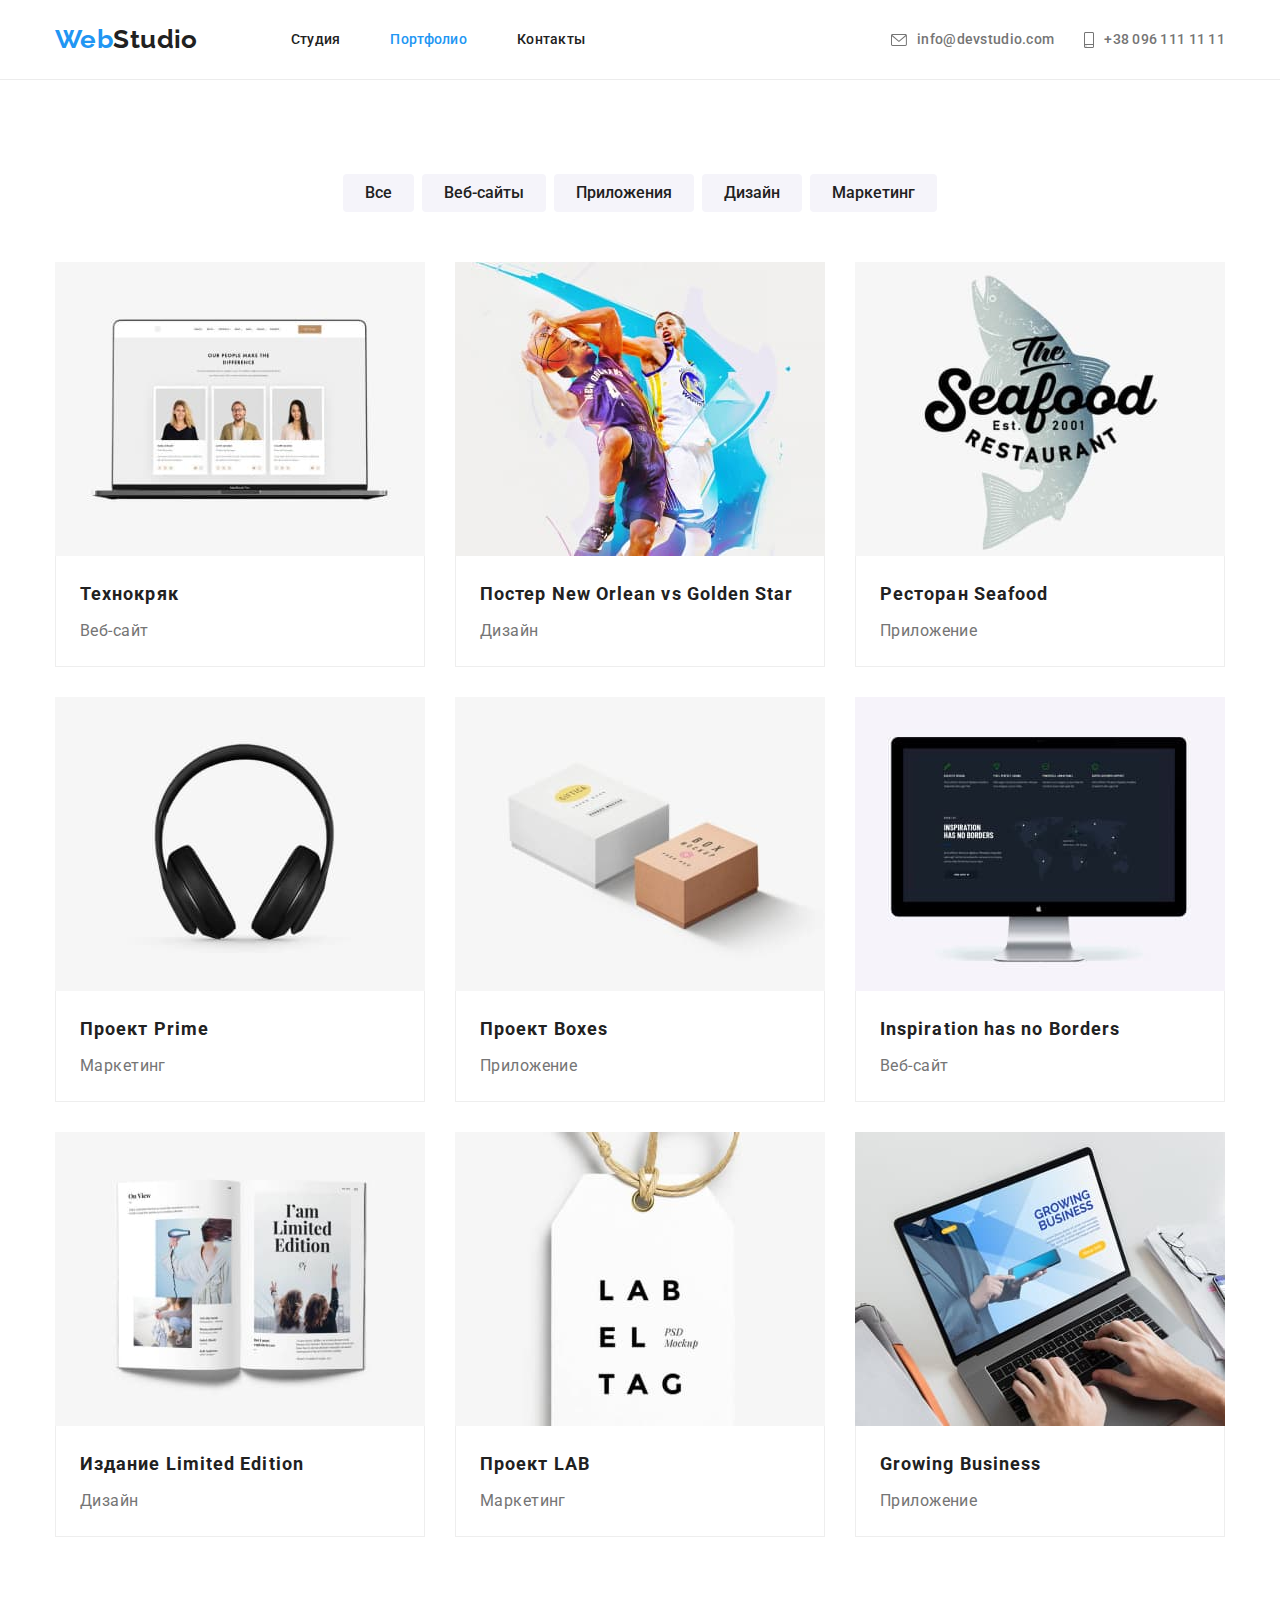
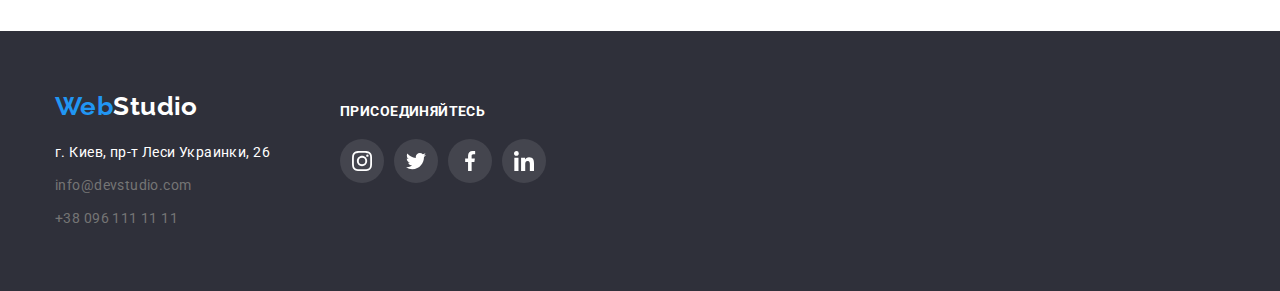
==== portfolio.html @ 9f158223 "from hw04" ====
<!DOCTYPE html>
<html lang="en">
<head>
    <meta charset="UTF-8">
    <meta http-equiv="X-UA-Compatible" content="IE=edge">
    <meta name="viewport" content="width=device-width, initial-scale=1.0">
    <title>Web Studio - Портфолио</title>
    <link rel="stylesheet" href="https://cdnjs.cloudflare.com/ajax/libs/modern-normalize/1.0.0/modern-normalize.min.css" />
    <link rel="preconnect" href="https://fonts.gstatic.com">
    <link href="https://fonts.googleapis.com/css2?family=Raleway:wght@700&family=Roboto:wght@400;500;700;900&display=swap"
        rel="stylesheet">
    <link rel="stylesheet" href="./css/styles.css">
</head>
<body>
    <header class="page-header flex align-center">
        <div class="container flex">
            <nav class="flex align-center">
                <!--page-nav-->
                <a class="company-logo" href="./index.html"><span class="highlight">Web</span>Studio</a>
                <ul class="flex list navigation-list">
                    <li>
                        <a class="navigation-link" href="./index.html">Студия</a>
                    </li>
                    <li>
                        <a class="navigation-link highlight" href="./portfolio.html">Портфолио</a>
                    </li>
                    <li>
                        <a class="navigation-link" href="">Контакты</a>
                    </li>
                </ul>
            </nav>
            <a class="flex align-center header-contact-link" href="mailto:info@devstudio.com">
                <svg class="header-contact-icon" width="16" height="12">
                    <use href="./images/icons.svg#icon-envelope"></use>
                </svg>
                <span>info@devstudio.com</span>
            </a>
            <a class="flex align-center header-contact-link" href="tel:+380961111111">
                <svg class="header-contact-icon" width="10" height="16">
                    <use href="./images/icons.svg#icon-smartphone"></use>
                </svg>
                <span>+38 096 111 11 11</span>
            </a>
        </div>
    </header>
    <main>
        <section class="std-section">
            <div class="container">
                <ul class="flex list center filter-list">
                    <li class="filter"><button type="button" class="filter-button">Все</button></li>
                    <li class="filter"><button type="button" class="filter-button">Веб-сайты</button></li>
                    <li class="filter"><button type="button" class="filter-button">Приложения</button></li>
                    <li class="filter"><button type="button" class="filter-button">Дизайн</button></li>
                    <li class="filter"><button type="button" class="filter-button">Маркетинг</button></li>
                </ul>
                <ul class="flex list wrappable">
                    <li class="portfolio-element">
                        <a class="portfolio-link" href="">
                            <img src="./images/img1.jpg" alt="Веб-сайт Технокряк" width=370>
                            <div class="portfolio-element-text">
                                <h3 class="portfolio-element-title">Технокряк</h3>
                                <p class="portfolio-element-description">Веб-сайт</p>
                            </div>
                        </a>
                    </li>
                    <li class="portfolio-element">
                        <a class="portfolio-link" href="">
                            <img src="./images/img2.jpg" alt="Дизайн постера New Orlean vs Golden Star" width=370>
                            <div class="portfolio-element-text">
                                <h3 class="portfolio-element-title">Постер New Orlean vs Golden Star</h3>
                                <p class="portfolio-element-description">Дизайн</p>
                            </div>
                        </a>
                    </li>
                    <li class="portfolio-element">
                        <a class="portfolio-link" href="">
                            <img src="./images/img3.jpg" alt="Приложение Ресторан Seafood" width=370>
                            <div class="portfolio-element-text">
                                <h3 class="portfolio-element-title">Ресторан Seafood</h3>
                                <p class="portfolio-element-description">Приложение</p>
                            </div>
                        </a>
                    </li>
                    <li class="portfolio-element">
                        <a class="portfolio-link" href="">
                            <img src="./images/img4.jpg" alt="Маркетинг проекта Prime" width=370>
                            <div class="portfolio-element-text">
                                <h3 class="portfolio-element-title">Проект Prime</h3>
                                <p class="portfolio-element-description">Маркетинг</p>
                            </div>
                        </a>
                    </li>
                    <li class="portfolio-element">
                        <a class="portfolio-link" href="">
                            <img src="./images/img5.jpg" alt="Приложение Проект Boxes" width=370>
                            <div class="portfolio-element-text">
                                <h3 class="portfolio-element-title">Проект Boxes</h3>
                                <p class="portfolio-element-description">Приложение</p>
                            </div>
                        </a>
                    </li>
                    <li class="portfolio-element">
                        <a class="portfolio-link" href="">
                            <img src="./images/img6.jpg" alt="Веб-сайт Inspiration has no Borders" width=370>
                            <div class="portfolio-element-text">
                                <h3 class="portfolio-element-title">Inspiration has no Borders</h3>
                                <p class="portfolio-element-description">Веб-сайт</p>
                            </div>
                        </a>
                    </li>
                    <li class="portfolio-element">
                        <a class="portfolio-link" href="">
                            <img src="./images/img7.jpg" alt="Дизайн издания Limited Edition" width=370>
                            <div class="portfolio-element-text">
                                <h3 class="portfolio-element-title">Издание Limited Edition</h3>
                                <p class="portfolio-element-description">Дизайн</p>
                            </div>
                        </a>
                    </li>
                    <li class="portfolio-element">
                        <a class="portfolio-link" href="">
                            <img src="./images/img8.jpg" alt="Маркетинг проекта LAB" width=370>
                            <div class="portfolio-element-text">
                                <h3 class="portfolio-element-title">Проект LAB</h3>
                                <p class="portfolio-element-description">Маркетинг</p>
                            </div>
                        </a>
                    </li>
                    <li class="portfolio-element">
                        <a class="portfolio-link" href="">
                            <img src="./images/img9.jpg" alt="Приложение Growing Business" width=370>
                            <div class="portfolio-element-text">
                                <h3 class="portfolio-element-title">Growing Business</h3>
                                <p class="portfolio-element-description">Приложение</p>
                            </div>
                        </a>
                    </li>
                </ul>
            </div>
        </section>
    </main>
    <footer class="page-footer">
        <div class="container flex">
            <div>
                <a class="company-logo" href="./index.html"><span class="highlight">Web</span>Studio</a>
                <address class="footer-address">
                    <p class="footer-contact">г. Киев, пр-т Леси Украинки, 26</p>
                    <p class="footer-contact">
                        <a class="footer-contact-link" href="mailto:info@devstudio.com">info@devstudio.com</a>
                    </p>
                    <p class="footer-contact">
                        <a class="footer-contact-link" href="tel:+380961111111">+38 096 111 11 11</a>
                    </p>
                </address>
            </div>
            <div class="footer-right">
                <h2 class="join-us">Присоединяйтесь</h2>
                <ul class="flex list social-link-list">
                    <li>
                        <a href="" class="social-link link-in-footer">
                            <svg class="social-link-icon">
                                <use href="./images/icons.svg#icon-instagram"></use>
                            </svg>
                        </a>
                    </li>
                    <li>
                        <a href="" class="social-link link-in-footer">
                            <svg class="social-link-icon">
                                <use href="./images/icons.svg#icon-twitter"></use>
                            </svg>
                        </a>
                    </li>
                    <li>
                        <a href="" class="social-link link-in-footer">
                            <svg class="social-link-icon">
                                <use href="./images/icons.svg#icon-facebook"></use>
                            </svg>
                        </a>
                    </li>
                    <li>
                        <a href="" class="social-link link-in-footer">
                            <svg class="social-link-icon">
                                <use href="./images/icons.svg#icon-linkedin"></use>
                            </svg>
                        </a>
                    </li>
                </ul>
            </div>
        </div>
    </footer>
</body>
</html>
---- css/styles.css ----
:root {
  --main-color: #212121;
  --secondary-color: #757575;
  --highlight-color: #2196f3;
  --background-light: #ffffff;
  --background-medium: #f5f4fa;
  --background-dark: #2f303a;
  --svg-link-color: #afb1b8;
}

h1,
h2,
h3,
h4,
h5,
h6,
p {
  margin-top: 0;
  margin-bottom: 0;
}

img {
  display: block;
}

a {
  text-decoration: none;
}

.visually-hidden {
  position: absolute !important;
  clip: rect(1px 1px 1px 1px);
  clip: rect(1px, 1px, 1px, 1px);
  padding: 0 !important;
  border: 0 !important;
  height: 1px !important;
  width: 1px !important;
  overflow: hidden;
}

body {
  font-family: "Roboto", sans-serif;
  font-size: 14px;
  line-height: 1.172;
  letter-spacing: 0.03em;
  color: var(--main-color);
  background: #e5e5e5;
}

.container {
  width: 1200px;
  margin-left: auto;
  margin-right: auto;
  padding-left: 15px;
  padding-right: 15px;
}

.flex {
  display: flex;
}

.align-center {
  align-items: center;
}

.wrappable {
  flex-wrap: wrap;
}

.space {
  justify-content: space-between;
}

.list {
  list-style: none;
  padding-left: 0;
  margin-top: 0;
  margin-bottom: 0;
}

.page-header {
  background-color: var(--background-light);
  height: 80px;
  border: 1px #ececec;
  border-style: none none solid none;
}

.company-logo {
  display: block;
  font-family: "Raleway", sans-serif;
  font-weight: 700;
  font-size: 26px;
  color: var(--main-color);
}

.navigation-list {
  margin-left: 93px;
}

.navigation-list > li + li {
  margin-left: 50px;
}

.navigation-link {
  font-weight: 500;
  letter-spacing: 0.02em;
  color: var(--main-color);
}

.header-contact-icon {
  display: block;
  margin-right: 10px;
  fill: currentColor;
}

.header-contact-link {
  font-weight: 500;
  letter-spacing: 0.02em;
  color: var(--secondary-color);
  margin-left: auto;
}

.header-contact-link + .header-contact-link {
  margin-left: 30px;
}

/* Класс highlight работает только, если описан ниже классов, к которым применяется. 
   Как бы его хитрее решить-то? */
.highlight,
.navigation-link:hover,
.navigation-link:focus,
.header-contact-link:hover,
.header-contact-link:focus,
.footer-contact-link:hover,
.footer-contact-link:focus {
  color: var(--highlight-color);
}

.hero {
  background-image: linear-gradient(
      rgba(47, 48, 58, 0.4),
      rgba(47, 48, 58, 0.4)
    ),
    url("../images/background.jpg");
  background-position-x: center;
  background-repeat: no-repeat;
  background-size: cover;
  background-color: #c4c4c4; /*var(--background-dark); */
  text-align: center;
  padding-top: 200px;
  padding-bottom: 200px;
  max-width: 1600px;
  margin-left: auto;
  margin-right: auto;
}

.motto {
  font-size: 44px;
  font-weight: 900;
  color: var(--background-light);
  line-height: 1.36em;
  letter-spacing: 0.06em;
  text-transform: uppercase;
  margin-left: auto;
  margin-right: auto;
  margin-bottom: 30px;
  max-width: 696px;
}

.order-button,
.filter-button {
  font-family: "Roboto", sans-serif;
  font-weight: 500;
  font-size: 16px;
  border: none;
  border-radius: 4px;
}

.order-button {
  line-height: 1.875em;
  padding: 10px 32px;
  box-shadow: 0px 4px 4px rgba(0, 0, 0, 0.15);
}

.filter-button {
  line-height: 1.625em;
  padding: 6px 22px;
}

.order-button,
.filter-button:hover,
.filter-button:focus {
  color: var(--background-light);
  background-color: var(--highlight-color);
}

.order-button:hover,
.order-button:focus,
.filter-button {
  color: var(--main-color);
  background-color: var(--background-medium);
}

.filter-button:hover,
.filter-button:focus {
  box-shadow: 0px 3px 1px rgba(0, 0, 0, 0.1), 0px 1px 2px rgba(0, 0, 0, 0.08),
    0px 2px 2px rgba(0, 0, 0, 0.12);
}

.qualities {
  background-color: var(--background-light);
  padding-top: 94px;
}

.quality {
  width: 270px;
}

.quality-icon {
  /* padding-top: 25px;
  padding-bottom: 25px; */
  display: flex;
  align-items: center;
  justify-content: center;
  height: 120px;
  margin-bottom: 30px;
  background-color: var(--background-medium);
  border-radius: 4px;
  text-align: center;
}

.quality-name {
  font-size: 14px;
  font-weight: 700;
  line-height: 1.167;
  text-transform: uppercase;
  margin-bottom: 10px;
}

.quality-explanation {
  color: var(--secondary-color);
  line-height: 1.714em;
}

.std-section {
  background-color: var(--background-light);
  padding-top: 94px;
  padding-bottom: 94px;
}

.std-title {
  font-size: 36px;
  line-height: 1.167;
  text-align: center;
  margin: 0 0 50px 0;
}

/* ======= OUR TEAM ====== */

.team {
  background-color: var(--background-medium);
  padding-top: 94px;
  padding-bottom: 94px;
}

.team-member {
  background-color: var(--background-light);
  padding-bottom: 30px;
  box-shadow: 0px 1px 3px rgba(0, 0, 0, 0.12), 0px 1px 1px rgba(0, 0, 0, 0.14),
    0px 2px 1px rgba(0, 0, 0, 0.2);
  border-radius: 0px 0px 4px 4px;
  text-align: center;
}

.team-member-name {
  font-size: 16px;
  margin-top: 30px;
}

.team-member-job {
  font-size: 16px;
  color: var(--secondary-color);
  margin-top: 10px;
  margin-bottom: 16px;
  /* padding: 0 0 30px; */
}

.social-link-list {
  justify-content: center;
}

.social-link-list > li + li {
  margin-left: 10px;
}

.social-link {
  display: block;
  padding: 12px;
  border-radius: 50%;
  fill: var(--svg-link-color);
}

.social-link:hover,
.social-link:focus {
  background-color: var(--highlight-color);
  fill: var(--background-light);
}

.social-link-icon {
  display: block;
  width: 20px;
  height: 20px;
}

/* ====== CLIENTS ====== */

.client-link {
  display: flex;
  align-items: center;
  justify-content: center;
  width: 170px;
  height: 92px;
  /* padding: 16px 32px; */
  border: 1px solid var(--svg-link-color);
  border-radius: 4px;
  fill: var(--svg-link-color);
}

.client-link:hover,
.client-link:focus {
  border-color: var(--highlight-color);
  fill: var(--highlight-color);
}

.client-icon {
  width: 106px;
  height: 60px;
}

/* ====== PORTFOLIO ====== */

.filter-list {
  justify-content: center;
  margin-bottom: 20px;
}

.filter {
  display: block;
  margin: 0;
}

.filter + .filter {
  margin-left: 8px;
}

.portfolio-link {
  display: block;
}

.portfolio-link:hover,
.portfolio-link:focus {
  box-shadow: 0px 1px 1px rgba(0, 0, 0, 0.12), 0px 4px 4px rgba(0, 0, 0, 0.06),
    1px 4px 6px rgba(0, 0, 0, 0.16);
}

.portfolio-element {
  margin-top: 30px;
}

.portfolio-element:not(:nth-child(3n)) {
  margin-right: 30px;
}

.portfolio-element > a {
  color: unset;
}

.portfolio-element-text {
  padding: 20px 24px;
  border: 1px solid #eeeeee;
  border-top: none;
}

.portfolio-element-title {
  font-size: 18px;
  line-height: 2em;
  letter-spacing: 0.06em;
  margin-bottom: 4px;
}

.portfolio-element-description {
  font-size: 16px;
  line-height: 1.875em;
  color: var(--secondary-color);
}

.page-footer {
  background-color: var(--background-dark);
  padding-top: 60px;
  padding-bottom: 60px;
}

.page-footer .company-logo {
  color: var(--background-light);
  margin-bottom: 20px;
}

.footer-address {
  font-style: normal;
}

.footer-contact {
  color: var(--background-light);
  margin-top: 9px;
  line-height: 1.714;
}

.footer-contact-link {
  color: var(--secondary-color);
}

.join-us {
  color: var(--background-light);
  font-size: 14px;
  font-weight: 700;
  line-height: 1.17;
  text-transform: uppercase;
  margin-top: 12px;
  margin-bottom: 20px;
}

.footer-right {
  margin-left: 70px;
}

.link-in-footer {
  background: rgba(255, 255, 255, 0.1);
  fill: var(--background-light);
}
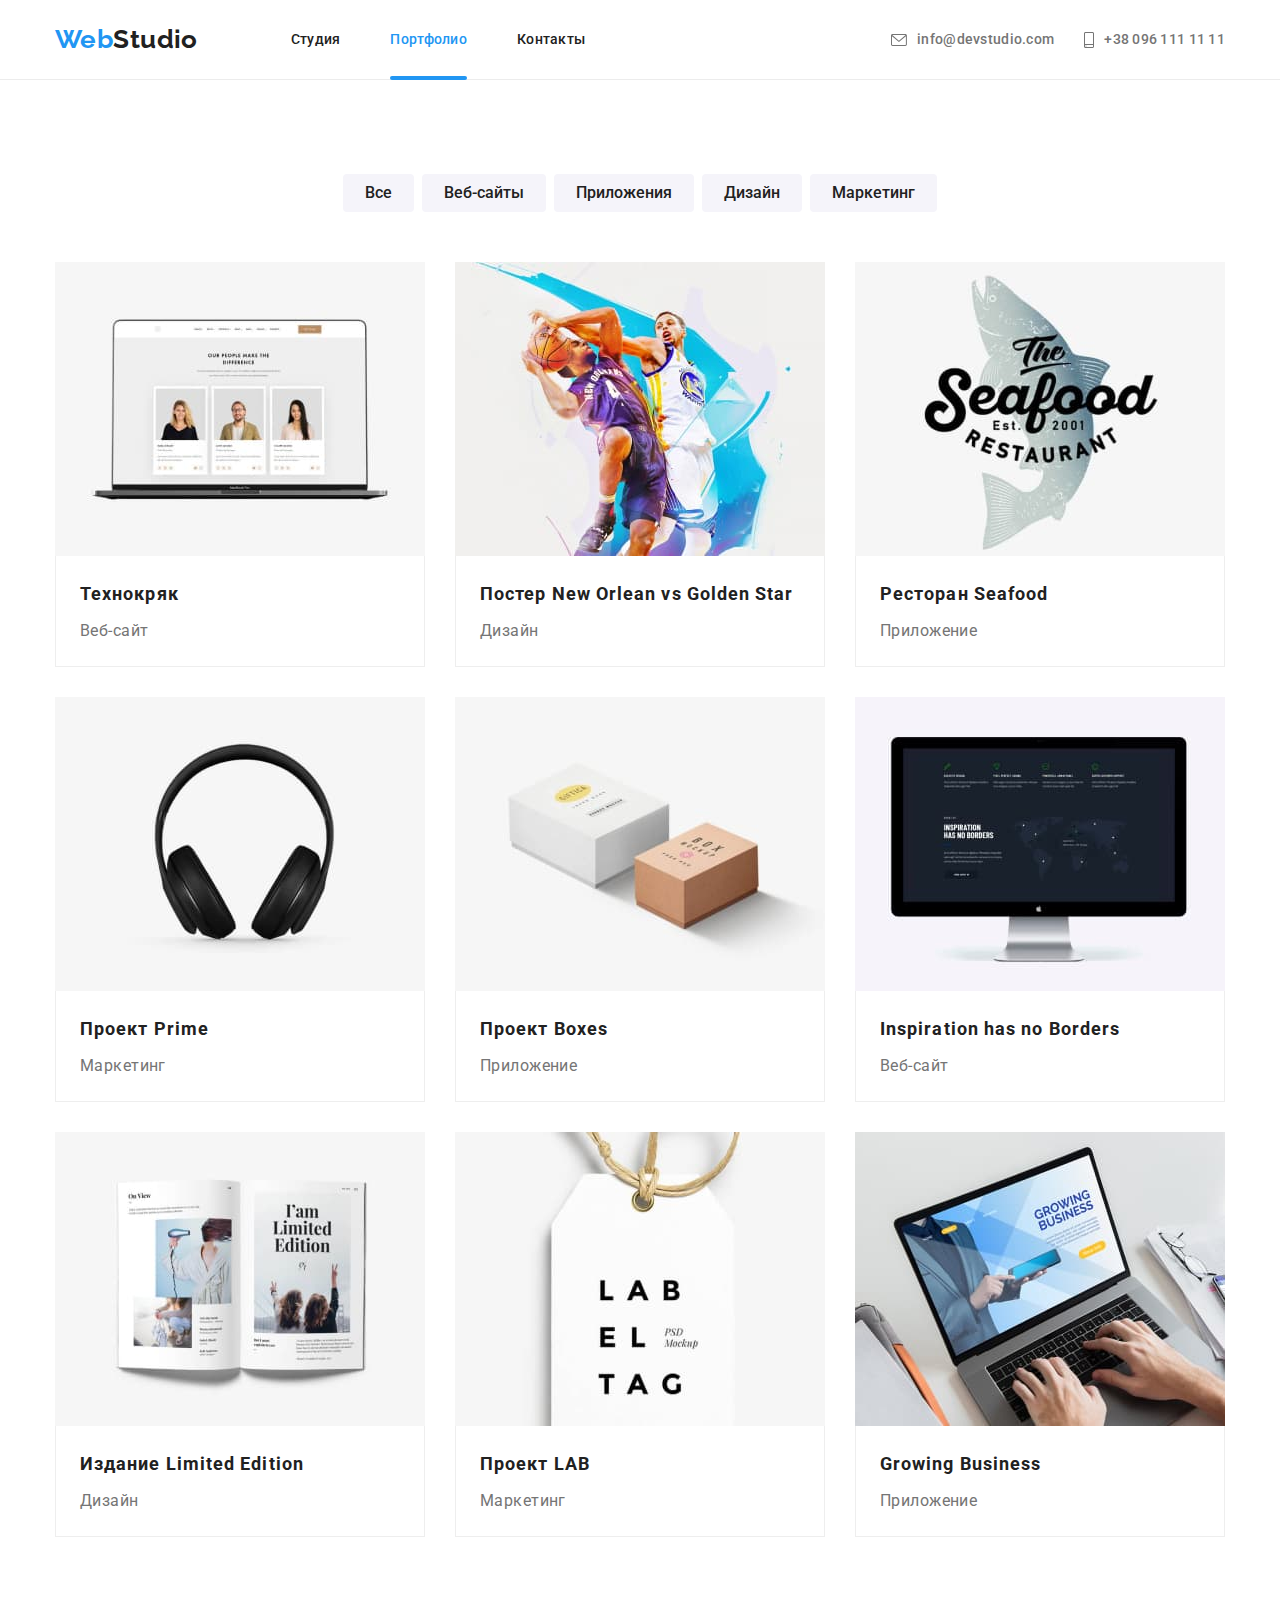
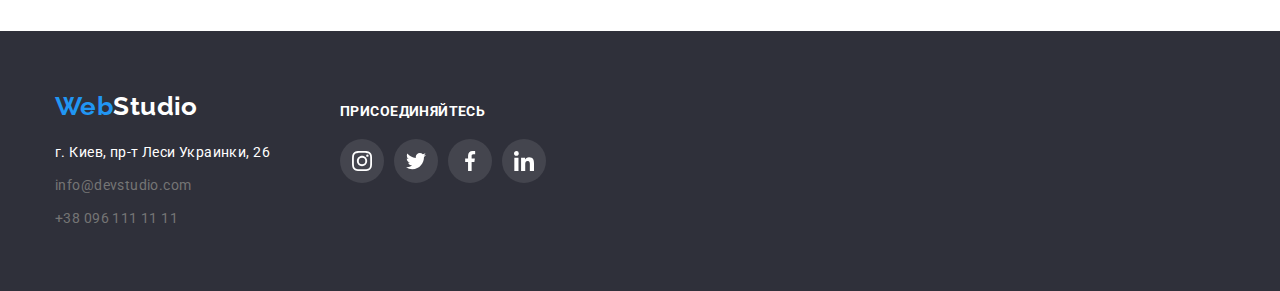
==== commit ae67e190: "added bottom line for current page though I don't like it" ====
--- a/portfolio.html
+++ b/portfolio.html
@@ -22,7 +22,7 @@
                         <a class="navigation-link" href="./index.html">Студия</a>
                     </li>
                     <li>
-                        <a class="navigation-link highlight" href="./portfolio.html">Портфолио</a>
+                        <a class="navigation-link current" href="./portfolio.html">Портфолио</a>
                     </li>
                     <li>
                         <a class="navigation-link" href="">Контакты</a>
--- a/css/styles.css
+++ b/css/styles.css
@@ -79,6 +79,7 @@
 }
 
 .page-header {
+  /* position: relative; */
   background-color: var(--background-light);
   height: 80px;
   border: 1px #ececec;
@@ -105,6 +106,23 @@
   font-weight: 500;
   letter-spacing: 0.02em;
   color: var(--main-color);
+}
+
+.current {
+  position: relative;
+  color: var(--highlight-color);
+  display: block;
+}
+
+.current::after {
+  position: absolute;
+  bottom: -32px;
+  display: block;
+  content: "";
+  background-color: var(--highlight-color);
+  width: 100%;
+  height: 4px;
+  border-radius: 2px;
 }
 
 .header-contact-icon {
@@ -126,6 +144,7 @@
 
 /* Класс highlight работает только, если описан ниже классов, к которым применяется. 
    Как бы его хитрее решить-то? */
+.current,
 .highlight,
 .navigation-link:hover,
 .navigation-link:focus,
